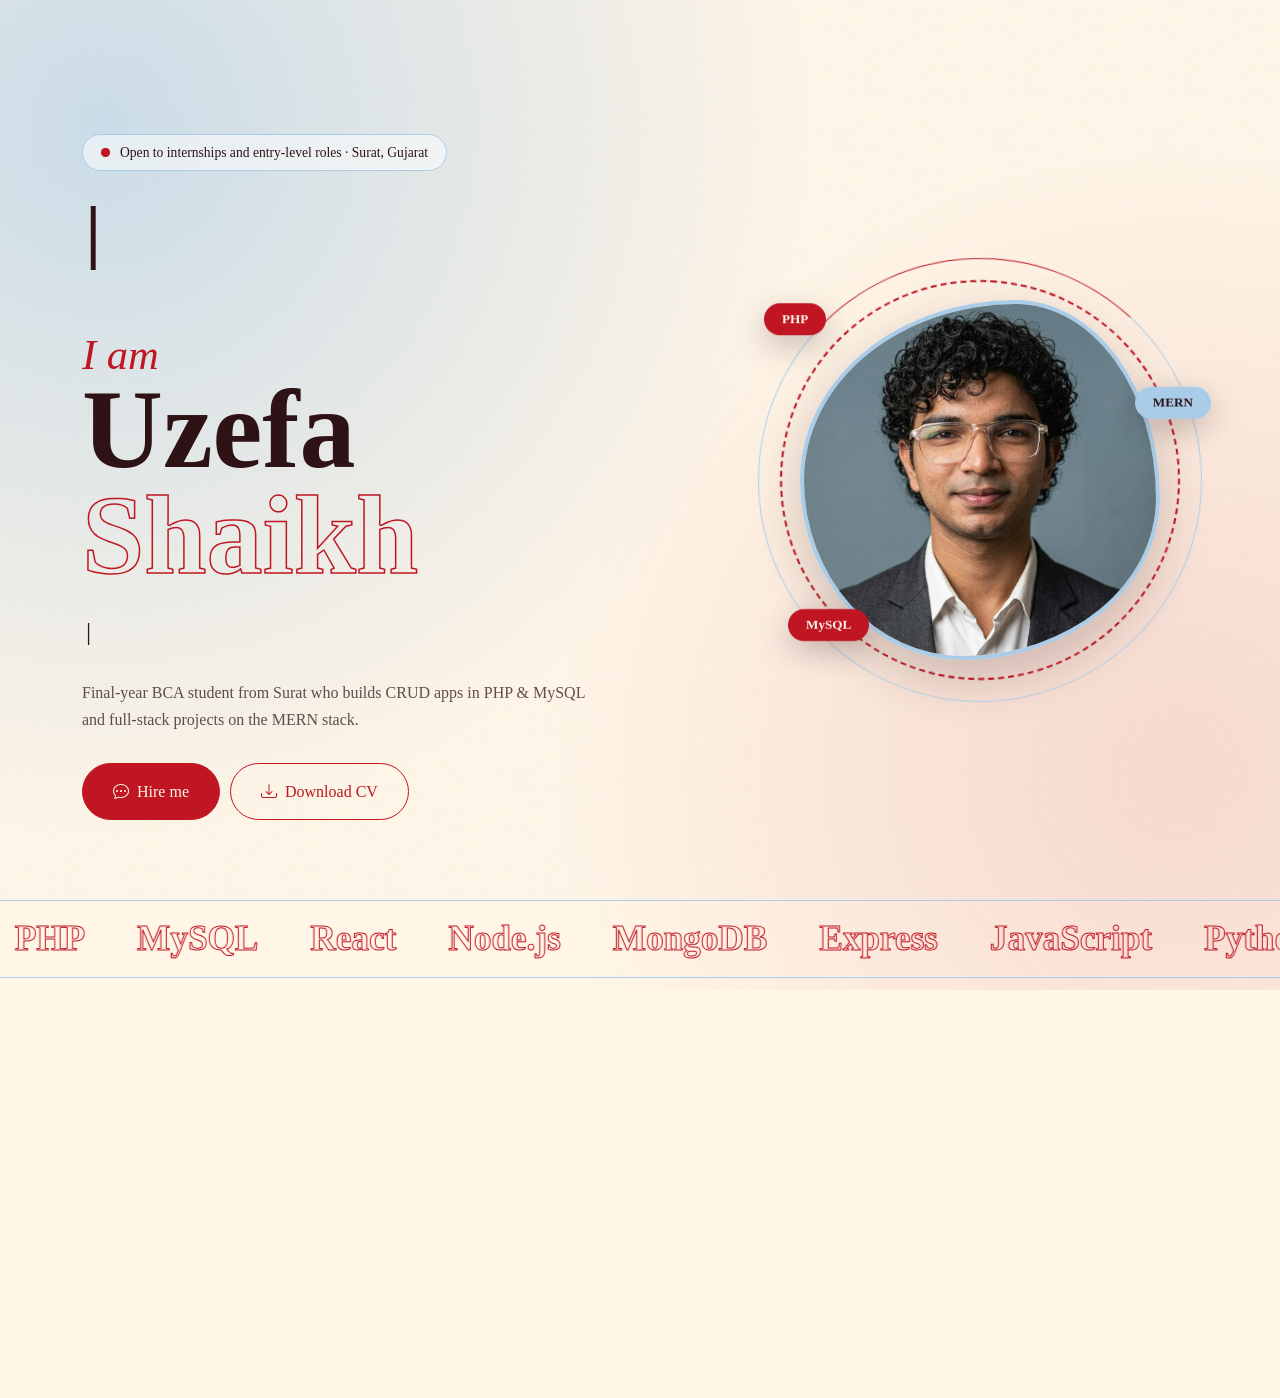
==== index.html @ 9b9693bf "Initial commit" ====
<!DOCTYPE html><html lang="en"><head><meta charset="utf-8"><meta http-equiv="Content-Security-Policy" content="default-src 'self'; script-src 'self' https://code.jquery.com https://cdn.jsdelivr.net; style-src 'self' 'unsafe-inline' https://cdn.jsdelivr.net https://fonts.googleapis.com; font-src 'self' https://cdn.jsdelivr.net https://fonts.gstatic.com; img-src 'self' data:; connect-src 'self'; object-src 'none'; base-uri 'self'; form-action 'self'"><meta name="referrer" content="strict-origin-when-cross-origin"><meta http-equiv="refresh" content="0; url=home.html"><link rel="icon" href="favicon.ico" sizes="48x48"><link rel="icon" type="image/png" sizes="32x32" href="assets/icons/favicon-32.png"><link rel="icon" type="image/png" sizes="16x16" href="assets/icons/favicon-16.png"><link rel="apple-touch-icon" href="assets/icons/apple-touch-icon.png"><title>Uzefa Shaikh</title></head><body><a href="home.html">Continue to the portfolio</a></body></html>
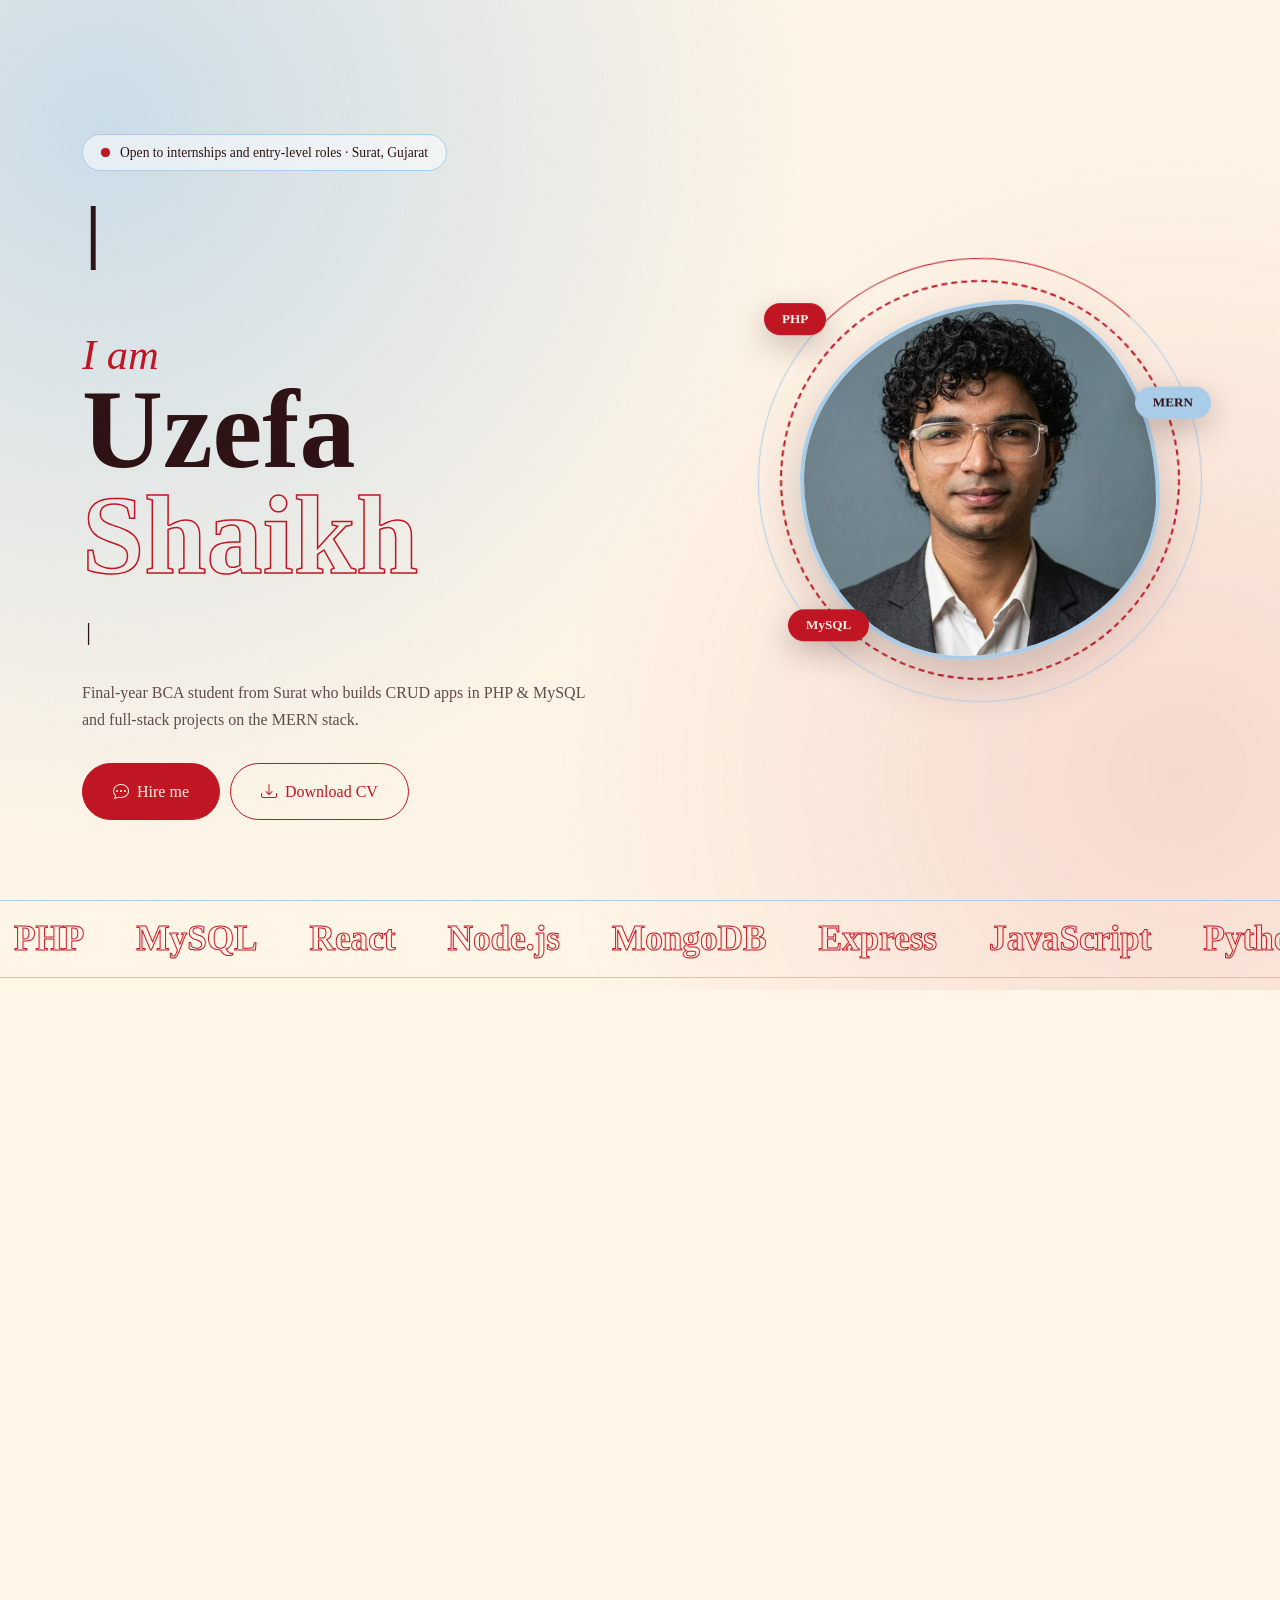
==== commit 739cad5a: "Initial project upload" ====
--- a/index.html
+++ b/index.html
@@ -1 +1,30 @@
-<!DOCTYPE html><html lang="en"><head><meta charset="utf-8"><meta http-equiv="Content-Security-Policy" content="default-src 'self'; script-src 'self' https://code.jquery.com https://cdn.jsdelivr.net; style-src 'self' 'unsafe-inline' https://cdn.jsdelivr.net https://fonts.googleapis.com; font-src 'self' https://cdn.jsdelivr.net https://fonts.gstatic.com; img-src 'self' data:; connect-src 'self'; object-src 'none'; base-uri 'self'; form-action 'self'"><meta name="referrer" content="strict-origin-when-cross-origin"><meta http-equiv="refresh" content="0; url=home.html"><link rel="icon" href="favicon.ico" sizes="48x48"><link rel="icon" type="image/png" sizes="32x32" href="assets/icons/favicon-32.png"><link rel="icon" type="image/png" sizes="16x16" href="assets/icons/favicon-16.png"><link rel="apple-touch-icon" href="assets/icons/apple-touch-icon.png"><title>Uzefa Shaikh</title></head><body><a href="home.html">Continue to the portfolio</a></body></html>
+<!doctype html>
+<html lang="en">
+  <head>
+    <meta charset="utf-8" />
+    <meta
+      http-equiv="Content-Security-Policy"
+      content="default-src 'self'; script-src 'self' https://code.jquery.com https://cdn.jsdelivr.net; style-src 'self' 'unsafe-inline' https://cdn.jsdelivr.net https://fonts.googleapis.com; font-src 'self' https://cdn.jsdelivr.net https://fonts.gstatic.com; img-src 'self' data:; connect-src 'self'; object-src 'none'; base-uri 'self'; form-action 'self'"
+    />
+    <meta name="referrer" content="strict-origin-when-cross-origin" />
+    <meta http-equiv="refresh" content="0; url=home.html" />
+    <link rel="icon" href="favicon.ico" sizes="48x48" />
+    <link
+      rel="icon"
+      type="image/png"
+      sizes="32x32"
+      href="assets/icons/favicon-32.png"
+    />
+    <link
+      rel="icon"
+      type="image/png"
+      sizes="16x16"
+      href="assets/icons/favicon-16.png"
+    />
+    <link rel="apple-touch-icon" href="assets/icons/apple-touch-icon.png" />
+    <title>Uzefa Shaikh</title>
+  </head>
+  <body>
+    <a href="home.html">Continue to the portfolio</a>
+  </body>
+</html>
